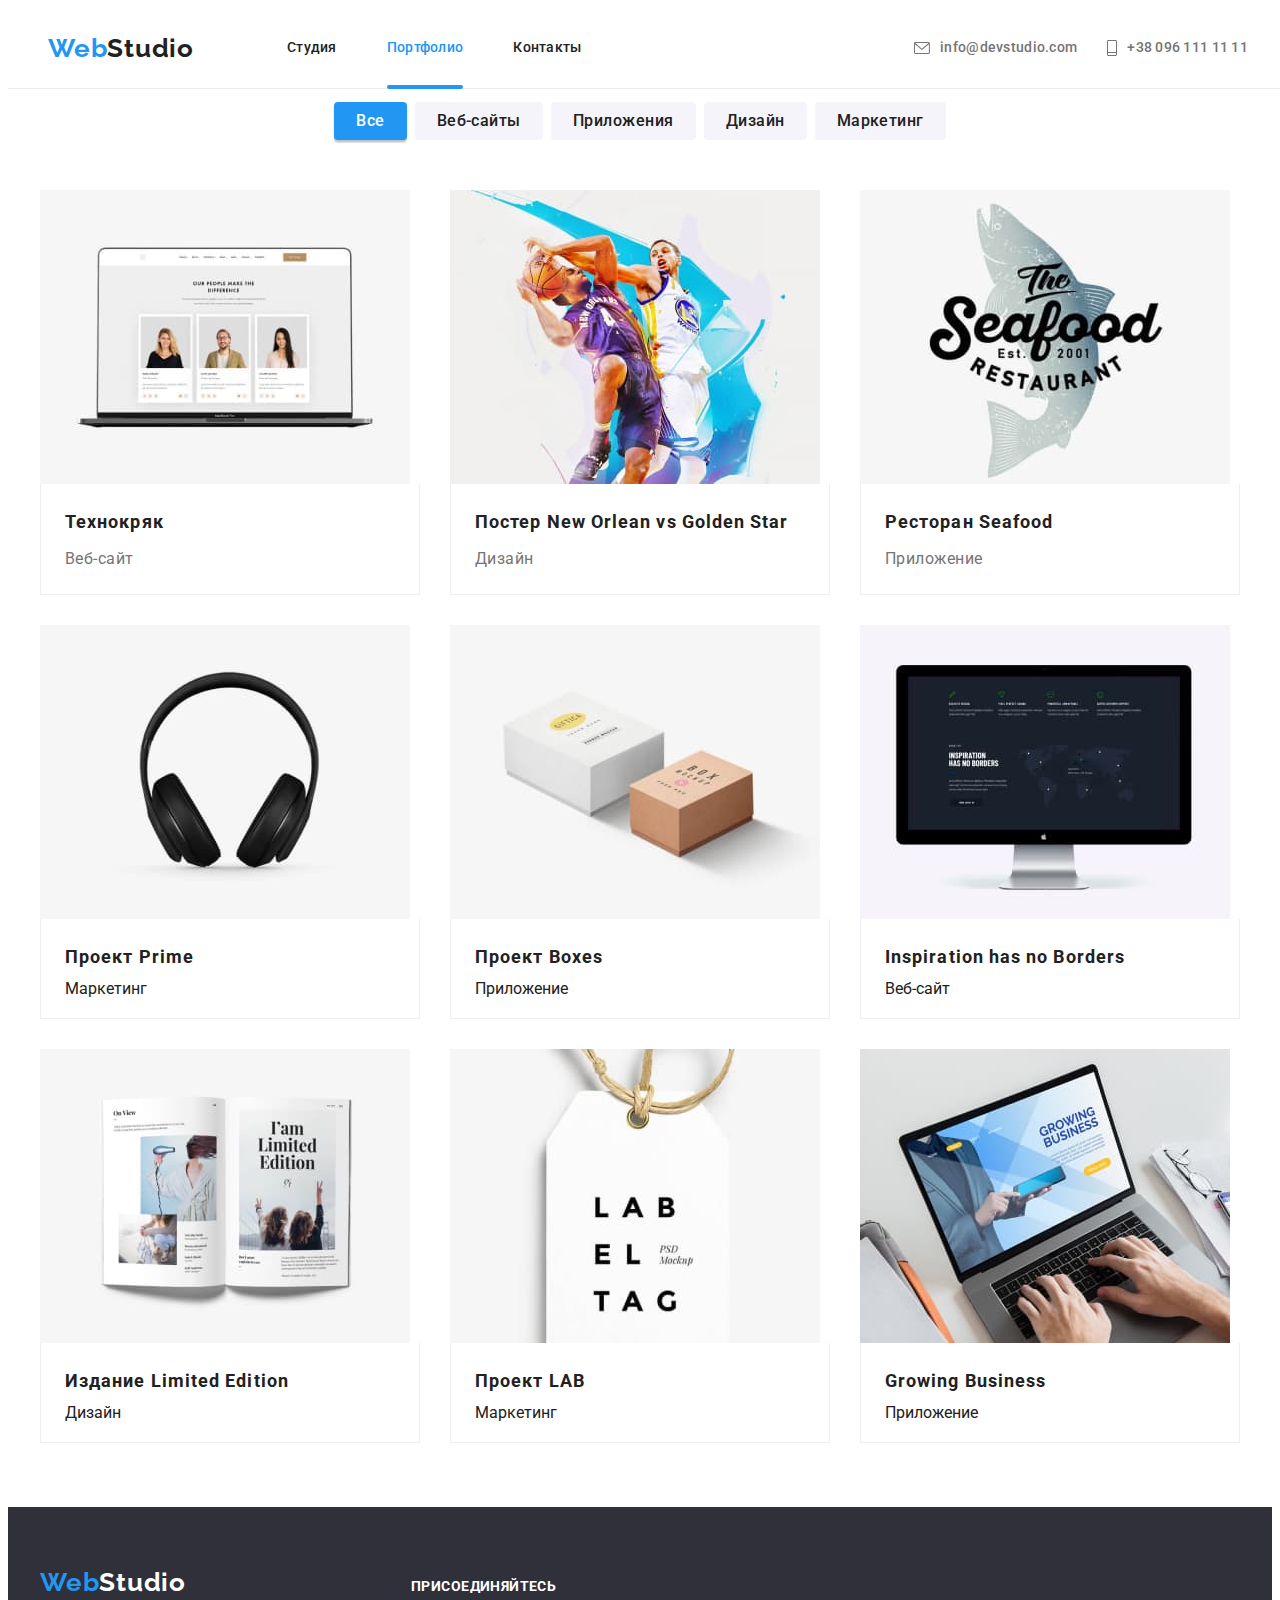
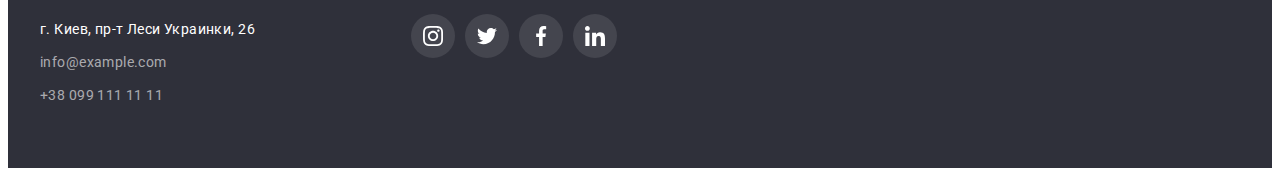
==== portfolio.html @ 9770ff6c "home work #6" ====
<!DOCTYPE html>
<html lang="en">
<head>
    <meta charset="UTF-8">
    <meta http-equiv="X-UA-Compatible" content="IE=edge">
    <meta name="viewport" content="width=device-width, initial-scale=1.0">
    <title>Document</title>
    <link href="https://fonts.googleapis.com/css2?family=Raleway:wght@700&family=Roboto:wght@400;500;700;900&display=swap"
        rel="stylesheet">
        <link rel="stylesheet" href="https://cdnjs.cloudflare.com/ajax/libs/modern-normalize/1.1.0/modern-normalize.min.css"
            integrity="sha512-wpPYUAdjBVSE4KJnH1VR1HeZfpl1ub8YT/NKx4PuQ5NmX2tKuGu6U/JRp5y+Y8XG2tV+wKQpNHVUX03MfMFn9Q=="
            crossorigin="anonymous" referrerpolicy="no-referrer" />
        <link rel="stylesheet" href="./css/reset.css" />
    <link rel="stylesheet" href="./css/styles.css" />
</head>
<body>
     <h1 class="visually-hidden">Сторінка Портфолио</h1>   
    <header class="page-header">
        <div class="container">
        <div class="container-nav">
    <nav class="container-nav">
        <a class="logo" href="./index.html">Web<span class="logostudio">Studio</span></a>
        <ul class="navlist">
            <li class="navlist-header"><a class="link" href="./index.html">Студия</a></li>
            <li class="navlist-header"><a class="link-current" href="./portfolio.html">Портфолио</a></li>
            <li class="navlist-header"><a class="link" href="">Контакты</a></li>
        </ul>
    </nav>
    <ul class="headerlist">
        <li class="item"><a class="headerlist-nav" href="mailto:info@devstudio.com"><svg class="icon" width="16" height="12">
            <use href="./images/icons.svg#icon-email"></use>
        </svg>info@devstudio.com</a></li>
        <li class="item"><a class="headerlist-nav" href="tel:+380961111111"><svg class="icon" width="10" height="16">
            <use href="./images/icons.svg#icon-tel"></use>
        </svg>+38 096 111 11 11</a></li>
    </ul>
    </div>
    </div>
    </header>
<main>
    <section class="work-list section">
        <div class="container">
    <h1 class="visually-hidden">Список Портфоліо</h1>
        <ul class="portfolio-items">
            <li><button type="button" class="portfolio-button active">Все</button></li>
            <li><button type="button" class="portfolio-button">Веб-сайты</button></li>
            <li><button type="button" class="portfolio-button">Приложения</button></li>
            <li><button type="button" class="portfolio-button">Дизайн</button></li>
            <li><button type="button" class="portfolio-button">Маркетинг</button></li>
        </ul>
        <ul class="portfolio-flex">
            <li class="gallery-list">
                <a href="" class="gallery-link">
                    <div class="thumb-card">
                    <img src="./images/img8.jpg" alt="фото с людьмии" width="370" />
                    <p class="portfolio-resourse">Ресурс предлагает комплексные
                             предложения с разным уровнем
                            функционала и сервисов. Все это
                            позволит посетителю получить
                            исчерпывающие сведения 
                            о компании или частном лице.</p>
                    </div>
                    <div class="portfolio-list">
                <h2 class="portfolio-title ">Технокряк</h2>
                <p lang="en" class="portfolio-text">Веб-сайт</p>
                </div>
                </a>
            </li>
            <li class="gallery-list">
                <a href="" class="gallery-link">
                    <div class="thumb-card">
                    <img src="./images/img9.jpg" alt="баскетболисты" width="370" />
                    <p class="portfolio-resourse">Ресурс предлагает комплексные
                    предложения с разным уровнем
                    функционала и сервисов. Все это
                    позволит посетителю получить
                    исчерпывающие сведения
                    о компании или частном лице.</p>
                        </div>
                    <div class="portfolio-list">
                <h2 class="portfolio-title">Постер New Orlean vs Golden Star</h2>
                <p lang="en" class="portfolio-text">Дизайн</p>
                </div>
                </a>
            </li>
            <li class="gallery-list">
                <a href="" class="gallery-link">
                    <div class="thumb-card">
                    <img src="./images/img10.jpg" alt="лейбл ресторана" width="370" />
                    <p class="portfolio-resourse">Ресурс предлагает комплексные
                    предложения с разным уровнем
                    функционала и сервисов. Все это
                    позволит посетителю получить
                    исчерпывающие сведения
                    о компании или частном лице.</p>
                    </div>
                <div class="portfolio-list">
                <h2 class="portfolio-title">Ресторан Seafood</h2>
                <p lang="en" class="portfolio-text">Приложение</p>
                </div>
                </a>
            </li>
            <li class="gallery-list">
                <a href="" class="gallery-link">
                    <div class="thumb-card">
                    <img src="./images/img11.jpg" alt="наушники" width="370" />
                    <p class="portfolio-resourse">Ресурс предлагает комплексные
                    предложения с разным уровнем
                    функционала и сервисов. Все это
                    позволит посетителю получить
                    исчерпывающие сведения
                    о компании или частном лице.</p>
                    </div>
                <div class="portfolio-list">
                <h2 class="portfolio-title">Проект Prime</h2>
                <p lang="en" class="portfolio-tex">Маркетинг</p>
                </div>
                </a>
            </li>
            <li class="gallery-list">
                <a href="" class="gallery-link">
                    <div class="thumb-card">
                    <img src="./images/img12.jpg" alt="коробки" width="370" />
                    <p class="portfolio-resourse">Ресурс предлагает комплексные
                    предложения с разным уровнем
                    функционала и сервисов. Все это
                    позволит посетителю получить
                    исчерпывающие сведения
                    о компании или частном лице.</p>
                    </div>
                <div class="portfolio-list">
                <h2 class="portfolio-title">Проект Boxes</h2>
                <p lang="en" class="portfolio-tex">Приложение</p>
                </div>
                </a>
            </li>
            <li class="gallery-list">
                <a href="" class="gallery-link">
                    <div class="thumb-card">
                    <img src="./images/img13.jpg" alt="монитор" width="370" />
                    <p class="portfolio-resourse">Ресурс предлагает комплексные
                    предложения с разным уровнем
                    функционала и сервисов. Все это
                    позволит посетителю получить
                    исчерпывающие сведения
                    о компании или частном лице.</p>
                    </div>
                <div class="portfolio-list">
                <h2 class="portfolio-title">Inspiration has no Borders</h2>
                <p lang="en" class="portfolio-tex">Веб-сайт</p>
                </div>
                </a>
            </li>
            <li class="gallery-list">
                <a href="" class="gallery-link">
                    <div class="thumb-card">
                    <img src="./images/img14.jpg" alt="журнал" width="370" />
                    <p class="portfolio-resourse">Ресурс предлагает комплексные
                    предложения с разным уровнем
                    функционала и сервисов. Все это
                    позволит посетителю получить
                    исчерпывающие сведения
                    о компании или частном лице.</p>
                    </div>
                <div class="portfolio-list">
                <h2 class="portfolio-title">Издание Limited Edition</h2>
                <p lang="en" class="portfolio-tex">Дизайн</p>
                </div>
                </a>
            </li> 
            <li class="gallery-list">
                <a href="" class="gallery-link">
                    <div class="thumb-card">
                    <img src="./images/img15.jpg" alt="лейбл" width="370" />
                    <p class="portfolio-resourse">Ресурс предлагает комплексные
                    предложения с разным уровнем
                    функционала и сервисов. Все это
                    позволит посетителю получить
                    исчерпывающие сведения
                    о компании или частном лице.</p>
                    </div>
                <div class="portfolio-list">
                <h2 class="portfolio-title">Проект LAB</h2>
                <p lang="en" class="portfolio-tex">Маркетинг</p>
                </div>
                </a>
            </li>
            <li class="gallery-list">
                <a href="" class="gallery-link">
                    <div class="thumb-card">
                    <img src="./images/img16.jpg" alt="ноутбук" width="370" />
                    <p class="portfolio-resourse">Ресурс предлагает комплексные
                    предложения с разным уровнем
                    функционала и сервисов. Все это
                    позволит посетителю получить
                    исчерпывающие сведения
                    о компании или частном лице.</p>
                    </div>
                <div class="portfolio-list">
                <h2 class="portfolio-title">Growing Business</h2>
                <p lang="en" class="portfolio-tex">Приложение</p>
                </div>
                </a>
            </li>
        </ul>
        </div>
    </section>       
</main>
    <footer class="footer">
    <div class=" container container-footer">
        <div class="footer-nav">
    <a class="logo" href="">Web<span class="logostudiofooter">Studio</span></a>
    <address class="address">
        <ul class="footerlist">
            <li class="item">
                <a class="footerlist-address" href="">г. Киев, пр-т Леси Украинки, 26</a></li>
            <li class="item">
                <a class="footerlist-mailto" href="mailto:info@example.com">info@example.com</a></li>
            <li class="item">
                <a class="footerlist-tel" href="tel:+380991111111">+38 099 111 11 11</a>
            </li>
        </ul>
    </address>
    </div>
    <div class="footer-social">
        <h4 class="footer-title">присоединяйтесь</h4>
        <ul class="footer-list">
            <li class="footer-item">
                <a href="instagram.com" class="icon-footer">
                    <svg class="masters-icon" width="20" height="20">
                        <use href="./images/icons.svg#icon-insta"></use>
                    </svg>
                </a>
            </li>
            <li class="footer-item">
                <a href="twitter.com" class="icon-footer">
                    <svg class="masters-icon" width="20" height="20">
                        <use href="./images/icons.svg#icon-twit"></use>
                    </svg>
                </a>
            </li>
            <li class="footer-item">
                <a href="facebook.com" class="icon-footer">
                    <svg class="masters-icon" width="20" height="20">
                        <use href="./images/icons.svg#icon-fb"></use>
                    </svg>
                </a>
            </li>
            <li class="footer-item">
                <a href="linkedin.com" class="icon-footer">
                    <svg class="masters-icon" width="20" height="20">
                        <use href="./images/icons.svg#icon-in"></use>
                    </svg>
                </a>
            </li>
    
        </ul>
    </div>
    </div>
    </footer>
</body>

</html>
---- css/styles.css ----
:root {
    --primary-text-color: #212121;
    --title-text-color: #757575;
    --accent-color: #2196F3;
    --white-text-color:  #FFFFFF;
    --main-font: "Roboto";
    --secondary-background-color:#F5F4FA;
    --hero-color: rgba(47, 48, 58, 0.4);
    --icon-color:#AFB1B8;
    --background-icon:#FFFFFF;
    --function-time:cubic-bezier(0.4, 0, 0.2, 1)
}  
body {
    background-color: var(--white-text-color);
    color: var(--primary-text-color);
    font-family: "Roboto", sans-serif;
}
p,
h1,
h2,
h3 
h4 {
    margin: 0;
}
ul {
    margin: 0;
    padding-left: 0;
}
button {
    cursor: pointer;
}
address {
    font-style: normal;
}
a {
    color: currentColor;
}
a {
    text-decoration: none;
}
img {
    display: block;
}
.visually-hidden {
    position: absolute;
    width: 1px;
    height: 1px;
    margin: -1px;
    border: 0;
    padding: 0;
    white-space: nowrap;
    clip-path: inset(100%);
    clip: rect(0 0 0 0);
    overflow: hidden;
}

.container {
    width: 1200px;
    padding-left: 15px;
    padding-right: 15px;
    margin: 0 auto;
    
}
ul {
    list-style: none;
}

.page-header {
    position: absolute;
    width: 100%;
    background-color: var(--white-text-color);
    border-bottom: 1px solid #ECECEC;
}
                        /* logo сайта */
.logo {
    color: var(--accent-color);
    font-family: 'Raleway', sans-serif;
    font-weight: 700;
    font-size: 26px;
    line-height: 1.19;
    letter-spacing: 0.03em;
}
.logostudio {
    color: var(--primary-text-color);    
}
.logostudiofooter {
   color: var(--white-text-color);
}
            /* nav list========== */
.navlist {
    display: flex;
    margin-left: 93px;
    align-items: center;
   
}
.navlist li {
    margin-right: 50px;
}
.navlist-header, .navlist-header, .navlist-header:last-child {
    margin-right: 0px;
}
.navlist.link {
    display: block;
    padding-top: 32px;
    padding-bottom: 32px;
}
.navlist-header,.navlist-header,.navlist-header {
    font-weight: 500;
    font-size: 14px;
    line-height: 1.14;
    letter-spacing: 0.02em;
    color: var(--primary-text-color);
    transition: color 250ms var(--function-time);

}
.navlist-header:hover,.navlist-header:hover,.navlist-header:hover {
    color: var(--accent-color);
}
.navlist a {
    display: block;
    padding: 32px 0;
    color: var(--primary-text-color);
    font-weight: 500;
    font-size: 14px;
    line-height: 1.14;
    letter-spacing:0.02em;
    transition: color 250ms var(--function-time);
}
.navlist a.link-current {
    color: var(--accent-color);
}
.link-current {
    position: relative;
    color: var(--accent-color);
}
.link-current::after {
    content: "";
    position: absolute;
    bottom: -1px;
    left: 0;

    width: 100%;
    height: 4px;
    background: var(--accent-color);
    border-radius: 2px;
}
.container-nav {
     display: flex;
     align-items: center;
}

/* header list mailto i tel */
.headerlist-nav,.headerlist-nav {
    color: var(--title-text-color);
    font-weight: 500;
    font-size: 14px;
    line-height: 1.14;
    letter-spacing: 0.02em;
    transition: color 250ms var(--function-time);
}
.headerlist a:hover,
.headerlist a:focus,
.navlist a:hover,
.navlist a:focus {
    color: var(--accent-color);
}

.headerlist a {
    color: var(--title-text-color);
    font-weight: 500;
    font-size: 14px;
    line-height: 1.14;
    letter-spacing: 0.02em;
    display: flex;
    align-items: center;
    gap:10px;
}
.headerlist-nav:hover, 
.headerlist-nav:focus {
    color: var(--accent-color);
}
.headerlist {
    display: flex;
    margin-left: auto;   
}
.icon {
   background: var(--background-icon); 
   fill: currentColor;  
}
.headerlist .item {
    margin-left: 30px;
}
.container-hero {
    display: flex;
    align-items: center;
    flex-direction: column;
    background: #2F303A;
}
                /* головний заголовок */
.hero-title {
    margin-bottom: 30px;
    color: var(--white-text-color);
    font-weight: 900;
    font-size: 44px;
    line-height: 1.36;
    text-align: center;
    letter-spacing: 0.06em; 
    text-transform: uppercase;
}

.container-hero {
    max-width: 1600px;
    background-image: linear-gradient(
    rgba(47, 48, 58, 0.4),
    rgba(47, 48, 58, 0.4)),
    url(../images/img17.jpg);
    background-repeat: no-repeat;
    background-position: center;
    background-size: cover;
    background-color: var(--hero-color);
    margin-right: auto;
    margin-left: auto;

    padding-top: 200px;
    padding-bottom: 200px;
}
/* button */
.button {
    display: block;
    display: inline-block;
    min-width: 200px;
    height: 50px;
    padding: 10px 32px;
    box-shadow: 0px 4px 4px rgba(0, 0, 0, 0.15);
    border-radius: 4px;
    border:0;
    color: var(--white-text-color);
    background-color: var(--accent-color);
    font-family: Roboto;
    font-weight: 700;
    font-size: 16px;
    line-height: 1.88;
    display: flex;
    align-items: center;
    text-align: center;
    letter-spacing: 0.06em;
    transition: background-color 250ms var(--function-time),
    color 250ms var(--function-time);
}
.button:hover {
    background: #188CE8;
}
/* ==============================фон hero and footer================== */
.hero, .footer {
    background-color: #2F303A;
}
.section {
    padding-top: 94px;
    padding-bottom: 94px;
}
.item-list { 
   margin-left: 30px;
}
.item-list {
    flex-basis: calc((100% / 4 - 30px));
}
.benefits-content {
    margin-bottom: 30px;
    height: 120px;
    display: flex;
    align-items: center;
    justify-content: center;
    background: var(--secondary-background-color);
    border-radius: 4px;
}
/* section звголовків */
.section-title {
    margin-bottom: 10px;
    color: var(--primary-text-color);
    font-weight: 700;
    font-size: 14px;
    line-height: 1.14;
    letter-spacing: 0.03em;
    text-transform: uppercase;
}
.section-text {
    margin-bottom: 0;
    color: var(--title-text-color);
    font-size: 14px;
    line-height: 1.7;
    letter-spacing: 0.03em;
}
.section-list {
    display: flex;
    flex-wrap: nowrap;
    list-style: none;
    margin-left: -30px;
   
}
.section-list > .list-item {
    flex-basis: calc((100% / 4 - 30px));
    margin-left: 30px;
}
.work-about.section {
    padding-top: 0;
}
/* ================ ===============заголовок h2 секція=================== */
.title {
    margin-bottom: 50px;
    padding-top: 0px;
    color: var(--primary-text-color);
    font-weight: 700;
    font-size: 36px;
    line-height: 1.17;
    text-align: center;
    letter-spacing: 0.03em;
}
.comand-title-list {
    margin-bottom: 10px;
    color: var(--primary-text-color);
    font-weight: 500;
    font-size: 16px;
    line-height: 1.19;
    text-align: center;
    letter-spacing: 0.03em;
}
.comand-text-items {
    margin-bottom: 16px;
    color: var(--title-text-color);
    font-size: 16px;
    line-height: 1.19;
    text-align: center;
    letter-spacing: 0.03em;
}
.cards {
    display: flex;
    flex-wrap: wrap;
    list-style: none;
    margin-left: -30px;
}
.cards .item {
    flex-basis: calc(100% / 3 - 30px);
    margin-left: 30px;
}
.thumb {
    position: relative;
}    
.application {
    display: flex;
    align-items: center;
    justify-content: center;
    position: absolute;
    width: 100%;
    height: 70px;
    font-weight: 700;
    font-size: 14px;
    line-height: 16px;
    letter-spacing: 0.03em;
    text-transform: uppercase;
    background: rgba(47, 48, 58, 0.8);
    
    color: var(--white-text-color);
}
.thumb .application {
    position: absolute;
    left: 0;
    bottom: 0;
}
.section-comand .section {
    background: var(--secondary-background-color);
}
.section-comand {
    background-color: var(--secondary-background-color);
}
.list-item {
    display: block;
    background: var(--white-text-color);
    box-shadow: 0px 1px 3px rgba(0, 0, 0, 0.12),
    0px 1px 1px rgba(0, 0, 0, 0.14),
    0px 2px 1px rgba(0, 0, 0, 0.2);
    border-radius: 0px 0px 4px 4px;
}
.comand-list .list-item {
    flex-basis: calc((100% - 90px) / 4);
}
.list-item:not(:last-child) {
    margin-right: 30px;
}
.personal {
    padding-top: 30px;
    padding-bottom: 30px;
}
.comand-list {
    display: flex;
    flex-wrap: wrap;
    list-style: none;
}
.team-masters {
    display: flex;
    justify-content: center;
}
.item-comand {
     margin-left: 10px;
}
.item-comand:first-child {
    margin-left: 0;
}
.item-comand .icon-box {
    width: 44px;
    height: 44px;
}
.icon-box {
    display: flex;
    align-items: center;
    justify-content: center;
    border-radius: 50px;
    color:var(--icon-color);
    transition: background-color  250ms var(--function-time),
    color 250ms var(--function-time);
}
.icon-box:hover, .icon-box:focus {
    background: var(--accent-color);
    color:var(--background-icon);
}
.masters-icon {
    fill: currentColor;
}
/*========= секція постоянні клієнти====== */

.clients-list {
    display: flex;
    justify-content: center;
}
.clients-item {
    margin-left: 30px;
}
.clients-item {
    flex-basis: calc((100% - 150px) / 6);
}    
.clients-item:first-child {
    margin-left: 0;
}  
.clients-box {
    height: 92px;
    display: flex;
    align-items: center;
    justify-content: center;
    background: var(--background-icon);
    color: var(--icon-color);
    border: 1px solid var(--icon-color);
    border-radius: 4px;
    transition: border-color 250ms var(--function-time),
    color 250ms var(--function-time);
}
.clients-box:hover, .clients-box:focus {
    border-color:var(--accent-color);
    color: var(--accent-color);
}
.icon-clients {
    fill: currentColor;
}

/* footer list */
.footerlist-address {
    display: block;
    color: var(--white-text-color);
    font-style: normal;
    font-size: 14px;
    line-height: 1.71;
    letter-spacing: 0.03em;
    margin-bottom: 9px;
}
.footerlist-mailto,
.footerlist-tel {
    color: rgba(255, 255, 255, 0.6);
    font-size: 14px;
    line-height: 1.71;
    letter-spacing: 0.03em;
    transition: color 250ms var(--function-time);

}
.footerlist-mailto:hover,
.footerlist-tel:hover {
    color: var(--title-text-color);
}
.footerlist-mailto:focus,
.footerlist-tel:focus {
    color: var(--accent-color);
}
.footer {
    padding-top: 60px;
    padding-bottom: 60px;
}
.logostudiofooter, .footer .logo {
    margin-bottom: 20px;
}
.logostudiofooter .logo {
    display: block;
}
.footer .logo {
    display: inline-block;
}
.footerlist-tel {
    margin-bottom: 60px;
}
.footerlist {
    display: block;
}
.footerlist .item:not(:last-child) {
    margin-bottom: 9px;
}
.footer-title {
    margin-bottom: 20px;
    font-weight: 700;
    font-size: 14px;
    line-height: 1,14;
    letter-spacing: 0.03em;
    text-transform: uppercase;
    color: var(--white-text-color);
}
.footer-social {
    margin-left: 156px;
}
.container-footer {
    display: flex;
    align-items: baseline;
}
.footer-list {
    display: flex; 
}
.footer-item {
    margin-left: 10px;
    display: flex;
     gap: 10px;
}
.footer-item:first-child {
    margin-left: 0;
}
.icon-footer {
    width: 44px;
    height: 44px;
}
.icon-footer {
    display: flex;
    align-items: center;
    justify-content: center;
    border-radius: 50px;
    background: rgba(255, 255, 255, 0.1); 
    color:var(--background-icon);
    transition: background-color 250ms var(--function-time);
}
.icon-footer:hover, .icon-footer:focus {
    background-color:var(--accent-color);
}
.masters-icon {
    fill: currentColor;
    transition: fill 250ms var(--function-time);
}
.footer-class {
    display: block;
    margin-left: 93px;
}
.footer-input {
    width: 358px;
    height: 50px;
    background: #2F303A;
    padding-left: 16px;

}
.footer-input::placeholder {
    font-weight: 400;
    font-size: 16px;
    line-height: 1.25;
    display: flex;
    align-items: center;
    letter-spacing: 0.03em;
    
    color: rgba(255, 255, 255, 0.6);
}

.footer-icon {
    margin-left: 10px;
}
.button-sub {
    padding: 10px 29px;
    font-size: 16px;
    line-height: 1.88;
    
    display: flex;
    align-items: center;
    text-align: center;
    letter-spacing: 0.06em;
    color: var(--white-text-color);

    background: var(--accent-color);
    box-shadow: 0px 4px 4px rgba(0, 0, 0, 0.15);
    border-radius: 4px;
}
.input-subscribe {
    display: flex; 
    align-items: center;
    
}

/* ==================MODAL WINDOW================= */
.backdrop {
    position: fixed;
    top: 0;
    left: 0;
    width: 100%;
    height: 100%;
    background-color: rgba(0, 0, 0, 0.2);
    transition: opacity 400ms linear , visibility 400ms linear; 
}
.backdrop .is-hidden .modal {
    transform: translate(-50%, -50%) scale(0);
}
.modal {
    position: absolute;
    top: 50%; 
    left: 50%;
    transform: translate(-50%, -50%) scale(1);
    width: 528px;
    height: 581px;
    background: var(--white-text-color);
    border-radius: 4px;
    transition: transform 400ms linear;
    padding: 40px;
}
.modal-button-close {
    position: absolute;
    top: 8px;
    right: 8px;
    width: 30px;
    height: 30px;
    padding: 0;
    margin: 0;

    background: var(--white-text-color);
    border: 1px solid rgba(0, 0, 0, 0.1);
    border-radius: 50%;

    display: flex;
    align-items: center;
    justify-content: center;
}
.is-hidden {
     opacity: 0;
     visibility: hidden;
     pointer-events: none;
}

.modal-title {
    font-weight: 700;
    font-size: 20px;
    line-height: 1.15;
    text-align: center;
    letter-spacing: 0.03em;
    text-align: center;
    margin-bottom: 30px;
    color: var(--primary-text-color);
}
.modal-input {
    width: 100%;
    height: 40px;
    border: 1px solid rgba(33, 33, 33, 0.2);
    border-radius: 4px;
    background-color: transparent;
    outline: transparent;
    transition: border-color 250ms var(--function-time);
   
} 
.modal-input:focus {
    border-color: var(--accent-color);
}
.modal-input:focus + .input-icon {
    fill: var(--accent-color);
}
.input-icon {
    position: absolute;
    left: 15px;
    top: 50%;
    transform: translateY(-50%);
    transition: color var(--function-time);
}
.modal-input::placeholder {
    font-weight: 400;
    font-size: 12px;
    line-height: 1.16;
    letter-spacing: 0.01em;
    
    color: var(--title-text-color);
} 
.modal-button {
    display: block;
    margin: 0 auto;
}
.modal-label {
    display: block; 
    margin-bottom: 4px;
    font-weight: 400;
    font-size: 12px;
    line-height: 1.16;
    letter-spacing: 0.01em;

    color: var(--title-text-color);
}
.modal-text {
    width: 100%;
    height: 120px;
    padding: 12px 16px;
    border: 1px solid rgba(33, 33, 33, 0.2);
    border-radius: 4px;
    resize: none;
}

.modal-text::placeholder {
    font-weight: 400;
    font-size: 12px;
    line-height: 14px;
    letter-spacing: 0.01em;
    
    color: rgba(117, 117, 117, 0.5);
}
.modal-fields {
    margin-bottom: 28px;
    padding-left: 15px;
}
.input-class {
    position: relative;
}
.text-check {
    font-weight: 400;
    font-size: 14px;
    line-height: 1.71;
    letter-spacing: 0.03em;
    color: var(--title-text-color);
    display: flex;
    align-items: center;
}
.text-check a {
    color: var(--accent-color);
}
.text-check span {
    width: 16px;
    height: 15px;
    border: 0.2px solid var(--background-icon);
    margin-right: 7px;
    display: flex;
    align-items: center;
    justify-content: center;
}
.check-icon {
    fill:transparent;
}
.input-check:checked + .text-check span {
    background-color: var(--accent-color);
    border: none;
    border-radius: 2px;
}
.input-check:checked + .text-check .check-icon {
    fill: var(--white-text-color);
    
}


/* ===============================Портфолио============================== */

.portfolio-button.active {
    color: var(--white-text-color);
    background-color: var(--accent-color);
    box-shadow: 0px 3px 1px rgb(0 0 0 / 10%), 0px 1px 2px rgb(0 0 0 / 8%), 0px 2px 2px rgb(0 0 0 / 12%);
}
.portfolio-button {
    padding: 6px 22px;
}
.portfolio-button {
    display: block;
    font-family: Roboto;
    font-weight: 500;
    font-size: 16px;
    line-height: 1.62;
    text-align: center;
    letter-spacing: 0.03em;
    color: var(--primary-text-color);
    background-color: var(--secondary-background-color);
    border-radius: 4px;
    border:0;
    transition: background-color 250ms var(--function-time),
    color 250ms var(--function-time),
    box-shadow 250ms var(--function-time);

}
.portfolio-button:hover, .portfolio-button:focus {
    color:var(--white-text-color) ;
    background-color: var(--accent-color);
}
.portfolio-button:hover, .portfolio-button:focus {
    box-shadow: 0px 3px 1px rgba(0, 0, 0, 0.1),
    0px 1px 2px rgba(0, 0, 0, 0.08),
    0px 2px 2px rgba(0, 0, 0, 0.12);
}
.portfolio-title {
    margin-bottom: 4px;
    color: var(--primary-text-color);
    font-weight: 700;
    font-size: 18px;
    line-height: 2;
    text-align: left;
    letter-spacing: 0.06em;
}
.portfolio-text {
    color: var(--title-text-color);
    font-size: 16px;
    line-height: 1.88;
    text-align: left;
    letter-spacing: 0.03em;
}
.portfolio {
    padding-top: 6px;
    padding-bottom: 22px;    
}
.portfolio-list {
    padding: 20px 24px;
    border: 1px solid #EEEEEE;
    border-top: 0; 
}
.portfolio-items {
    margin-bottom: 50px;
}
.portfolio-items {
    display: flex;
    flex-wrap: wrap;
    justify-content: center;
}
.portfolio-items li:not(:last-child) {    
    margin-right: 8px;
}
.gallery-link {
    display: block;
}
.gallery-link:hover,
.gallery-link:focus {
    box-shadow: 0px 1px 1px rgba(0, 0, 0, 0.12),
    0px 4px 4px rgba(0, 0, 0, 0.06),
    1px 4px 6px rgba(0, 0, 0, 0.16);
}  
   
/* -------------------------container================= */
.portfolio-flex {
    display: flex;
    flex-wrap: wrap;

    padding: 0;
    margin: 0;
    list-style: none;
    
    margin-left: -30px;
    margin-bottom: -30px;

}
.portfolio-flex > .gallery-list {
    flex-basis: calc(100% / 3 - 30px);
    margin-left: 30px;
    margin-bottom: 30px;
}
.portfolio-flex > .gallery-list:nth-child(3n) {
    margin-right: 0;
}
.portfolio-flex > .gallery-list:nth-last-child(-n+3) {
    margin-bottom: 0;
}
.gallery-link:hover .portfolio-resourse,
.gallery-link:focus .portfolio-resourse {
    transform: translateY(0);
    opacity: 0.9;
}
.thumb-card {
    position: relative;
    overflow: hidden;
}
.portfolio-resourse {
    position: absolute;
    top: 0;
    left: 0;
    display: flex;
    justify-content: center;
    align-items: center;

    height: 100%;
    padding-right:  24px;
    padding-left: 24px;

    font-weight: 400;
    font-size: 18px;
    line-height: 1.56;
    letter-spacing: 0.03em;
    color: var(--white-text-color);
    background: var(--accent-color);
    
    transform: translateY(100%);
    transition: transform  250ms var(--function-time);    

}
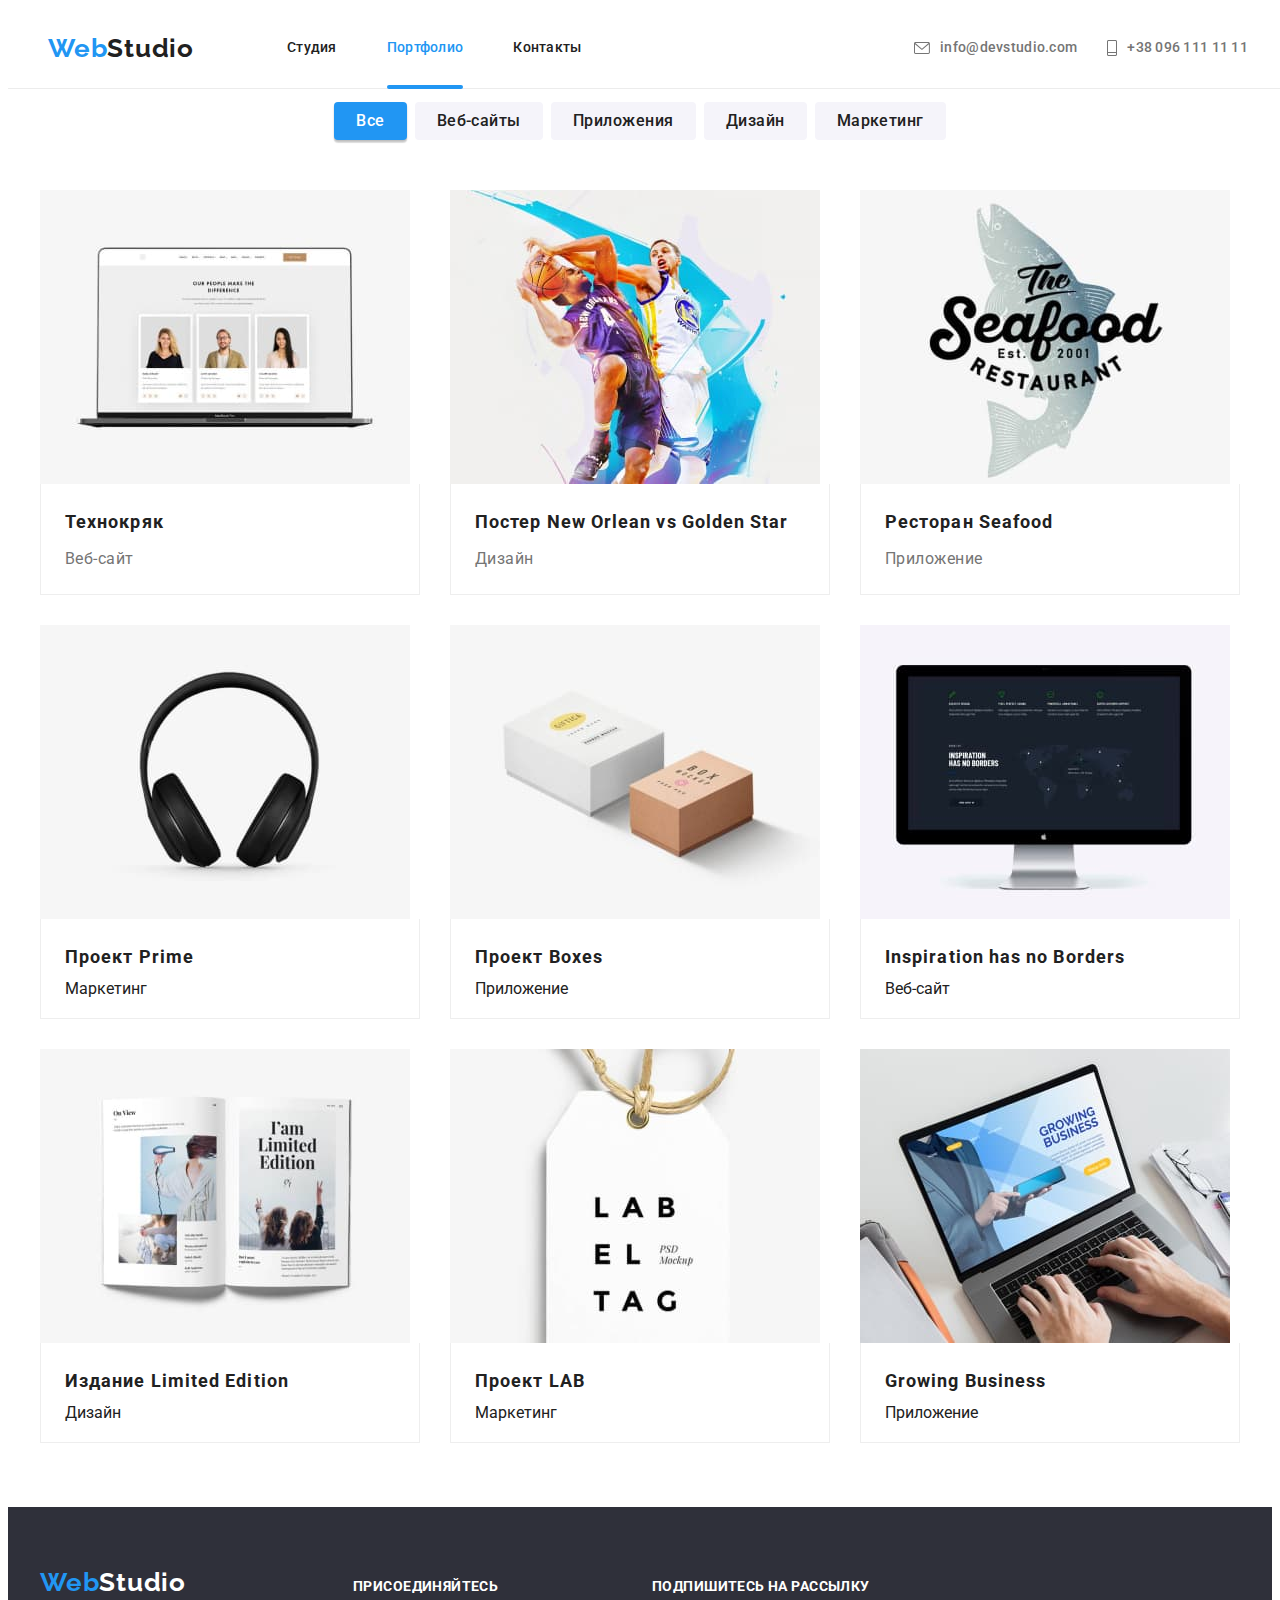
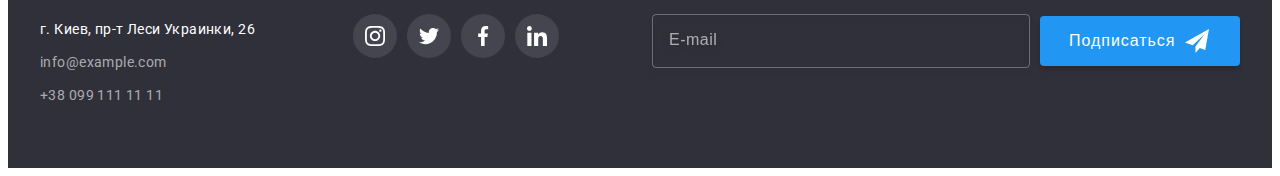
==== commit 85e9a33f: "Home-work #6" ====
--- a/portfolio.html
+++ b/portfolio.html
@@ -256,6 +256,18 @@
     
         </ul>
     </div>
+    <div class="footer-class">
+        <h4 class="footer-title">Подпишитесь на рассылку</h4>
+        <form class="footer-form">
+            <div class="input-subscribe">
+                <input type="email" name="user-mail" class="footer-input" placeholder="E-mail" id="user-mail" />
+                <button type="submit" class="button-sub">Подписаться<svg class="footer-icon" width="24" height="24">
+                        <use href="./images/icons.svg#icon-send"></use>
+                    </svg>
+                </button>
+            </div>
+        </form>
+    </div>
     </div>
     </footer>
 </body>
--- a/css/styles.css
+++ b/css/styles.css
@@ -519,7 +519,7 @@
     color: var(--white-text-color);
 }
 .footer-social {
-    margin-left: 156px;
+    margin-left: 70px;
 }
 .container-footer {
     display: flex;
@@ -563,9 +563,11 @@
 .footer-input {
     width: 358px;
     height: 50px;
-    background: #2F303A;
     padding-left: 16px;
-
+    border: 1px solid rgba(255, 255, 255, 0.3);
+    filter: drop-shadow(0px 4px 4px rgba(0, 0, 0, 0.15));
+    border-radius: 4px;
+    background-color: transparent;
 }
 .footer-input::placeholder {
     font-weight: 400;
@@ -574,7 +576,6 @@
     display: flex;
     align-items: center;
     letter-spacing: 0.03em;
-    
     color: rgba(255, 255, 255, 0.6);
 }
 
@@ -582,6 +583,9 @@
     margin-left: 10px;
 }
 .button-sub {
+    width: 200px;
+    height: 50px;
+    margin-left: 10px;
     padding: 10px 29px;
     font-size: 16px;
     line-height: 1.88;
@@ -595,11 +599,15 @@
     background: var(--accent-color);
     box-shadow: 0px 4px 4px rgba(0, 0, 0, 0.15);
     border-radius: 4px;
+    border:transparent;
+    transition: background 250ms var(--function-time);
 }
 .input-subscribe {
-    display: flex; 
-    align-items: center;
-    
+    display: flex;
+    align-items: center;        
+}
+.footer-nav {
+    flex-grow: 1;
 }
 
 /* ==================MODAL WINDOW================= */
@@ -649,7 +657,6 @@
      visibility: hidden;
      pointer-events: none;
 }
-
 .modal-title {
     font-weight: 700;
     font-size: 20px;
@@ -657,19 +664,22 @@
     text-align: center;
     letter-spacing: 0.03em;
     text-align: center;
-    margin-bottom: 30px;
+    margin-bottom: 12px;
     color: var(--primary-text-color);
 }
 .modal-input {
     width: 100%;
     height: 40px;
+    padding-left: 42px;
     border: 1px solid rgba(33, 33, 33, 0.2);
     border-radius: 4px;
     background-color: transparent;
     outline: transparent;
-    transition: border-color 250ms var(--function-time);
-   
+    transition: border-color 250ms var(--function-time);  
 } 
+.modal-icon:focus {
+    background-color: var(--accent-color);
+}
 .modal-input:focus {
     border-color: var(--accent-color);
 }
@@ -706,30 +716,32 @@
     color: var(--title-text-color);
 }
 .modal-text {
+    display: block;
     width: 100%;
     height: 120px;
     padding: 12px 16px;
     border: 1px solid rgba(33, 33, 33, 0.2);
     border-radius: 4px;
     resize: none;
-}
-
+    border: 1px solid rgba(33, 33, 33, 0.2);
+    border-radius: 4px;
+}
 .modal-text::placeholder {
     font-weight: 400;
     font-size: 12px;
     line-height: 14px;
     letter-spacing: 0.01em;
+    color: rgba(117, 117, 117, 0.5);
+}
+.modal-fields:not(:last-child) {
+    margin-bottom: 10px;
     
-    color: rgba(117, 117, 117, 0.5);
-}
-.modal-fields {
-    margin-bottom: 28px;
-    padding-left: 15px;
 }
 .input-class {
     position: relative;
 }
 .text-check {
+    margin-bottom: 30px;
     font-weight: 400;
     font-size: 14px;
     line-height: 1.71;
@@ -737,9 +749,11 @@
     color: var(--title-text-color);
     display: flex;
     align-items: center;
+    justify-content: center;
 }
 .text-check a {
     color: var(--accent-color);
+    text-decoration: underline;
 }
 .text-check span {
     width: 16px;
@@ -748,22 +762,24 @@
     margin-right: 7px;
     display: flex;
     align-items: center;
-    justify-content: center;
+    justify-content: center;   
 }
 .check-icon {
     fill:transparent;
 }
+
 .input-check:checked + .text-check span {
     background-color: var(--accent-color);
     border: none;
+    border-radius: 2px;    
+}
+.input-check:checked + .text-check .check-icon {
+    fill: var(--white-text-color);    
+}
+.check-icon {
+    border: 1px solid var(--primary-text-color);
     border-radius: 2px;
 }
-.input-check:checked + .text-check .check-icon {
-    fill: var(--white-text-color);
-    
-}
-
-
 /* ===============================Портфолио============================== */
 
 .portfolio-button.active {
